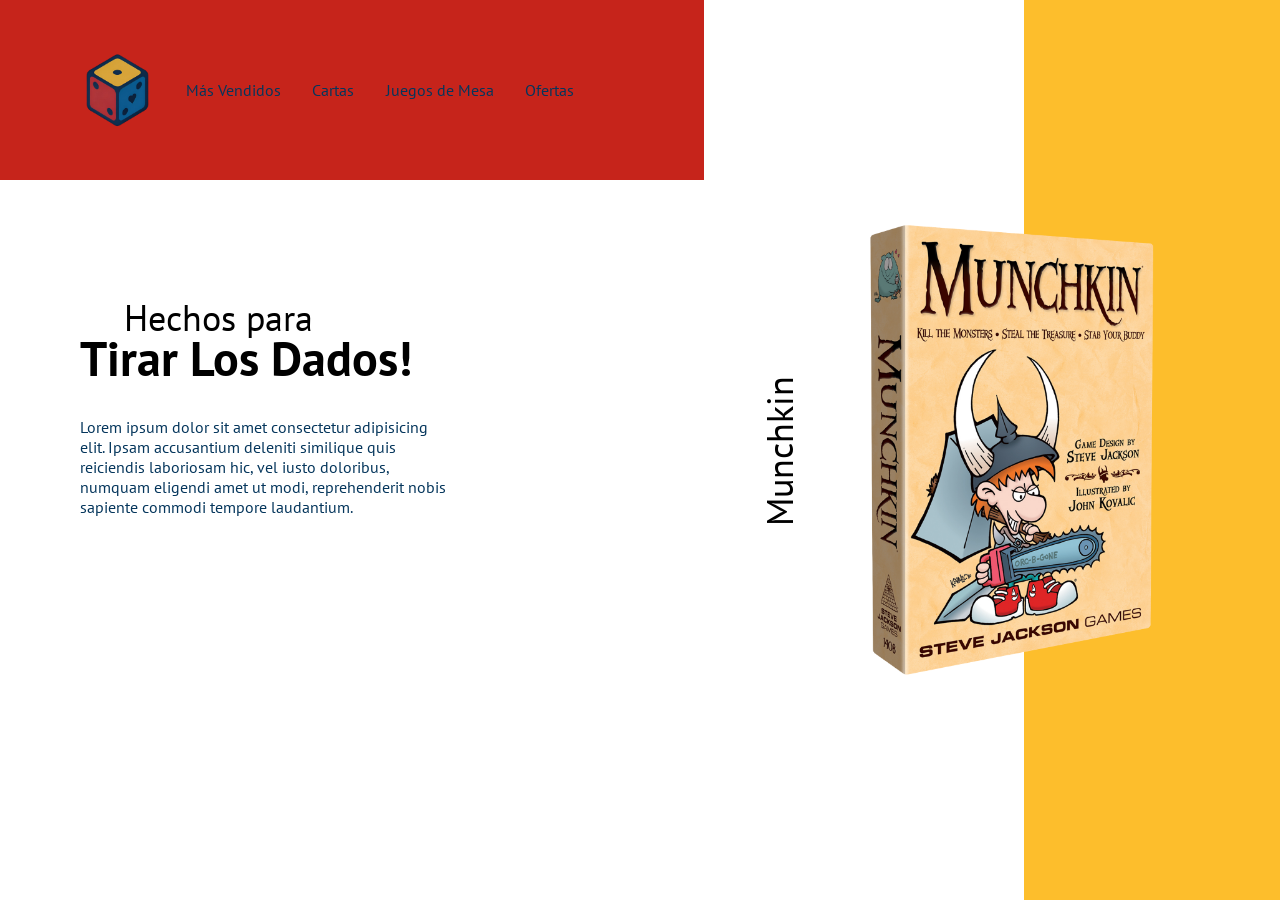
==== index.html @ 9d4e3652 "V8 - Fin parte 7 (Side Content)" ====
<!DOCTYPE html>
<html lang="en">
  <head>
    <meta charset="UTF-8" />
    <meta name="viewport" content="width=device-width, initial-scale=1.0" />
    <title>Juegos de Mesa</title>
    <link rel="stylesheet" href="styles.css" />
    <script src="scripts.js"></script>
  </head>
  <body>
    <div class="page">
      <!-- Main Content -->
      <section class="container">
        <nav class="navbar">
          <div class="navbar__content">
            <img src="./public/logo.png" alt="logo" />
            <ul>
              <li><a href="/">Más Vendidos</a></li>
              <li><a href="/">Cartas</a></li>
              <li><a href="/">Juegos de Mesa</a></li>
              <li><a href="/">Ofertas</a></li>
            </ul>
          </div>
        </nav>

        <section class="main-content">
          <p>Hechos para</p>
          <h1>Tirar Los Dados!</h1>
          <p>
            Lorem ipsum dolor sit amet consectetur adipisicing elit. Ipsam
            accusantium deleniti similique quis reiciendis laboriosam hic, vel
            iusto doloribus, numquam eligendi amet ut modi, reprehenderit nobis
            sapiente commodi tempore laudantium.
          </p>
        </section>

        <section class="side-content">
          <p>Munchkin</p>
          <div></div>
          <img src="./public/munchkin_game.png" alt="munchkin" />
        </section>

        <section>
          <!-- Cards -->
          <div><img src="" alt="" /></div>
          <div><img src="" alt="" /></div>
          <div><img src="" alt="" /></div>
        </section>

        <!-- OTRA ZONA -->
      </section>
      <!-- Loader -->
      <section class="loader">
        <div></div>
        <div></div>
        <div></div>
      </section>
      <!-- Modal -->
      <section></section>
    </div>
  </body>
</html>
---- styles.css ----
@import url("https://fonts.googleapis.com/css2?family=PT+Sans:ital,wght@0,400;0,700;1,400;1,700&display=swap");
:root {
  --yellow: #fdbe2c;
  --red: #c6241b;
  --blue: #05365c;
  --cream: rgb(230, 230, 211);
}
body {
  font-family: "PT Sans", sans-serif;
  width: 100vw;
  margin: 0;
  overflow: hidden;
}
.page {
  position: relative;
  height: 100vh;
  width: 100%;
}
.container {
  position: absolute; /* Provoca que el elemento se posicione de manera independiente y se superponga al resto de los componentes del layout */
  z-index: 1; /* Determina la profundidad del elemento en el eje z respecto otros elementos */

  display: grid; /* Activa el modelo de cuadrícula */
  grid-template-columns: 55% 45%; /* Define dos columnas con esos anchos */
  grid-template-rows: 20% 50% 30%; /* Define tres filas con esas alturas */
  grid-template-areas:
    "nav aside" /* */
    "section aside" /* Asigna nombres a las celdas para ubicar los elementos */
    "footer aside"; /* */
  height: 100%; /* Define el alto del contenedor */
  width: 100%; /* Define el ancho del contenedor */
}
.navbar {
  background: var(--red);
  grid-area: nav;
  display: flex;
}
.navbar__content {
  display: flex;
  align-items: center;
  width: 100%;
  padding: 0px 0px 0px 80px;

  animation: 2s navbar 0.5s ease-in-out;
}

@keyframes navbar {
  0% {
    transform: translateY(-200px);
  }
  100% {
    transform: translateY(0px);
  }
}
.navbar__content img {
  width: 75px;
  height: auto;
}
.navbar__content ul {
  display: flex;
  justify-content: space-evenly;
  list-style: none;
  padding: 0;
  width: 450px;
}
.navbar__content ul li a {
  color: var(--blue);
  font-weight: 300;
  text-decoration: none;
}
.main-content {
  grid-area: section;
  display: flex;
  flex-direction: column;
  justify-content: center;
  padding-left: 80px;

  animation: 2s main-content 0.5s ease-in-out;
}
.main-content p:first-child {
  font-size: 36px;
  font-weight: 300;
  margin: 0 0 -14px 44px;
}
.main-content h1 {
  font-size: 48px;
  font-weight: 700px;
  margin: 0 0 28px 0;
}
.main-content p:last-child {
  font-weight: 100;
  margin: 0;
  width: 60%;
  color: var(--blue);
}
@keyframes main-content {
  0% {
    transform: translateY(-600px);
  }
  100% {
    transform: translateY(0px);
  }
}
.side-content {
  display: grid;
  grid-template-columns: repeat(6, 1fr);
  align-items: center;

  grid-area: aside;
}
.side-content p {
  transform: rotate(-90deg);
  font-size: 36px;
  grid-row: 1 / 2;
  grid-column: 1 / 2;

  opacity: 0;

  animation-name: side-content-text;
  animation-duration: 0.7s;
  animation-delay: 2.5s;
  animation-timing-function: ease-in-out;
  animation-fill-mode: forwards;
}
@keyframes side-content-text {
  0% {
    opacity: 0;
  }
  100% {
    opacity: 1;
  }
}
.side-content img {
  width: 100%;
  height: auto;
  grid-column: 2 / 6;
  grid-row: 1 / 2;

  animation: 2s side-content-img 0.5s ease-in-out;
}
@keyframes side-content-img {
  0% {
    transform: translateX(600px);
  }
  100% {
    transform: translateX(0px);
  }
}
.side-content div {
  background: var(--yellow);
  grid-column: 4 / 7;
  grid-row: 1 / 2;
  height: 100%;
}
.loader {
  background-color: var(--red); /* Color del fondo del Loader */
  width: 100%; /* Asegura que el Loader cubra todo el ancho de la pantalla del ordenador */
  height: 100%; /* Asegura que el Loader cubra todo el alto de la pantalla del ordenador */
  display: flex; /* Ayuda a centrar las bolitas en el centro de la pantalla */
  align-items: center; /* Ayuda a ubicar las bolitas en el centro de la pantalla */
  justify-content: center; /* Ayuda a ubicar las bolitas en el centro de la pantalla */
  position: absolute; /* Permite que la capa Loader se superponga a los otros elementos. Generando un efecto de "cortina" */
  z-index: 3; /* Determina la profundidad del elemento en el eje z respecto otros elementos */

  animation: loader 2s linear forwards;
  /* Loader -> Nombre de la animacion (keyframe) */
  /* 2s -> Indica la duracion de la animacion (2 segundos) */
  /* linear -> Establace que la velocidad y el tipo de animacion es constante */
  /* forwards -> Obliga al Loader a quedarse en la configuracion/estado final (opacity: 0 y visibility: Hidden) para no interferir en la navegacion */
}

@keyframes loader {
  /* loader es el nombre de la animacion */
  0% {
    /* El Loader aparece visible del 0% al 95%. Permitiendo que se desvanezca posterior al 95% de la animación */
    opacity: 1;
    visibility: visible;
  }
  95% {
    /* El Loader aparece visible del 0% al 95%. Permitiendo que se desvanezca posterior al 95% de la animación */
    opacity: 1;
    visibility: visible;
  }
  100% {
    /* El Loader se vuelve invisible y no interfiere entre la interaccion del usuario con la web. La pagina se termino de cargar */
    opacity: 0;
    visibility: hidden;
  }
}
.loader div {
  /* El .loader div, se utiliza para definir las mismas variables/caracteristicas a varios objetos, en este caso bolitas, sin tener que repetir codigo */
  background: var(--cream); /* Color de las bolitas */
  width: 40px; /* Ancho de las bolitas en pixeles */
  height: 40px; /* Alto de las bolitas en pixeles */
  border-radius: 50%; /* Define el radio que adoptara el borde del objeto, generando el circulo */
  margin: 10px; /* Margen que separa las bolitas entre si, para que no colisionen */

  transform: scale(0);

  animation: scaling 2s ease-in-out infinite;
  /* scaling -> Nombre de la animacion (keyframe) */
  /* 2s -> Indica la duracion de la animacion (2 segundos). Coincide con el tiempo de duracion del Loader */
  /* ease-in-out -> Tipo de animacion donde la velocidad del objeto aumenta de manera constante y desacelera casi al final */
  /* infinite -> Obliga al Loader a repetir la animcion hasta que el Loader se desactive */
}
.loader div:nth-child(1) {
  animation-delay: 0.2s;
  /* Le da a la primera bolita un delay de inicio de animacion de 0.2 segundos */
}
.loader div:nth-child(2) {
  animation-delay: 0.3s;
  /* Le da a la segunda bolita un delay de inicio de animacion de 0.3 segundos */
}
.loader div:nth-child(3) {
  animation-delay: 0.4s;
  /* Le da a la tercera bolita un delay de inicio de animacion de 0.4 segundos */
}

@keyframes scaling {
  /* scaling es el nombre de la animacion */
  0%, /* Valor inicial (0%) y final (100%) del elemento. Indica la escala en la que comienza y finaliza la "pelotita" */
  100% {
    transform: scale(
      0.2
    ); /* Al inicio y al final de la animación, las bolitas están en su tamaño más pequeño (escala 0.2) para dar la sensación de que casi desaparecen */
  }
  40% {
    /* Punto de control adicional. Agrega más detalle a la animación de la bolita */
    transform: scale(
      1
    ); /* En la mitad del tiempo, las bolitas crecen hasta su tamaño real (escala 1), creando el efecto visual de "pulsación" o crecimiento */
  }
  50% {
    /* Punto de control adicional. Agrega más detalle a la animación de la bolita */
    transform: scale(
      1
    ); /* En la mitad del tiempo, las bolitas crecen hasta su tamaño real (escala 1), creando el efecto visual de "pulsación" o crecimiento */
  }
}
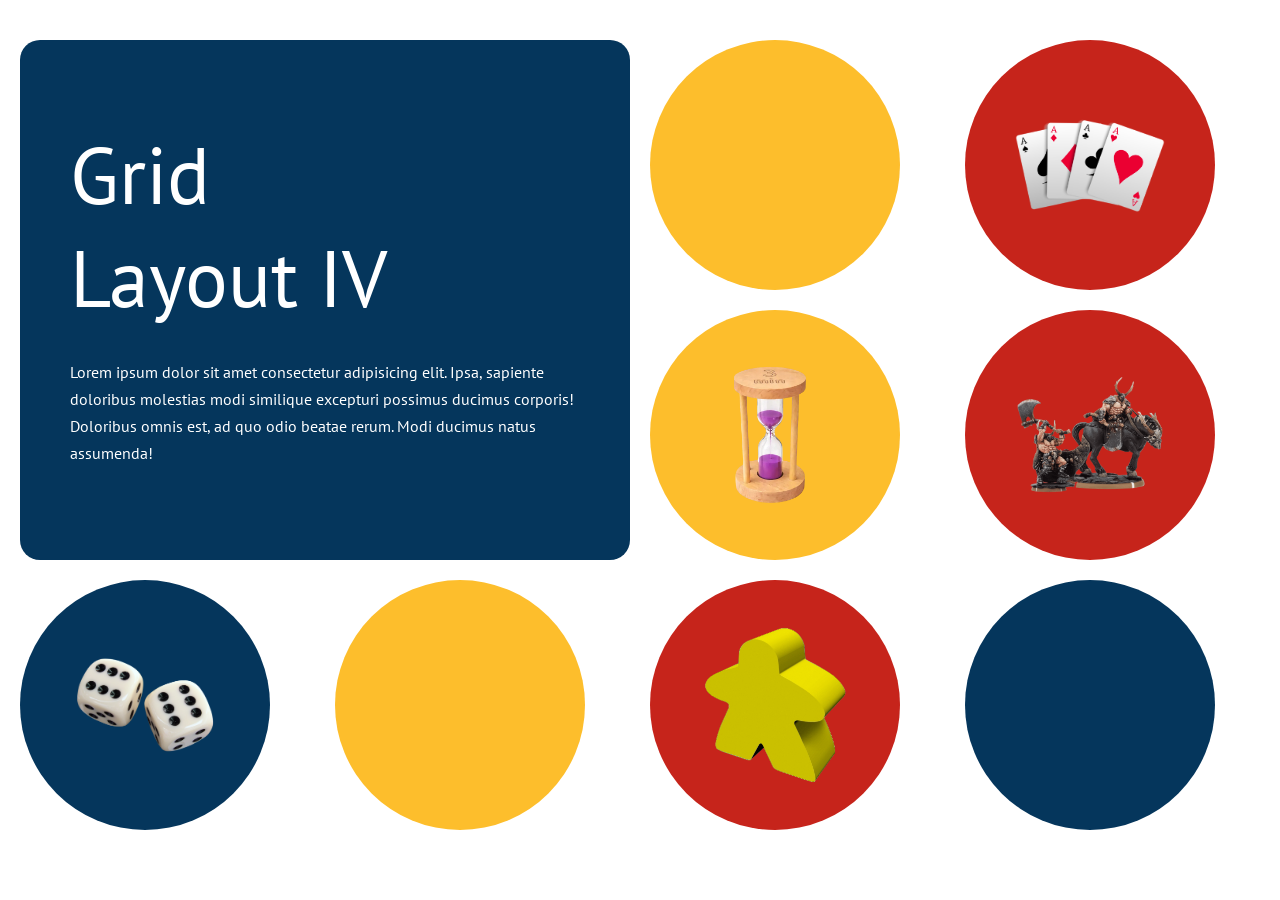
==== commit 00664eb0: "V1 - Fin diseño inicial" ====
--- a/index.html
+++ b/index.html
@@ -3,60 +3,42 @@
   <head>
     <meta charset="UTF-8" />
     <meta name="viewport" content="width=device-width, initial-scale=1.0" />
-    <title>Juegos de Mesa</title>
-    <link rel="stylesheet" href="styles.css" />
-    <script src="scripts.js"></script>
+    <link rel="stylesheet" href="./css/styles.css" />
+    <link
+      rel="stylesheet"
+      media="screen and (max-widht:768px)"
+      href="./css/mobile.css"
+    />
+    <title>Grid Layout IV</title>
   </head>
   <body>
-    <div class="page">
-      <!-- Main Content -->
-      <section class="container">
-        <nav class="navbar">
-          <div class="navbar__content">
-            <img src="./public/logo.png" alt="logo" />
-            <ul>
-              <li><a href="/">Más Vendidos</a></li>
-              <li><a href="/">Cartas</a></li>
-              <li><a href="/">Juegos de Mesa</a></li>
-              <li><a href="/">Ofertas</a></li>
-            </ul>
+    <section id="grid">
+      <div class="container">
+        <div class="grid-wrapper">
+          <div class="box box-1">
+            <h1>
+              Grid <br />
+              Layout IV
+            </h1>
+            <p>
+              Lorem ipsum dolor sit amet consectetur adipisicing elit. Ipsa,
+              sapiente doloribus molestias modi similique excepturi possimus
+              ducimus corporis! Doloribus omnis est, ad quo odio beatae rerum.
+              Modi ducimus natus assumenda!
+            </p>
           </div>
-        </nav>
-
-        <section class="main-content">
-          <p>Hechos para</p>
-          <h1>Tirar Los Dados!</h1>
-          <p>
-            Lorem ipsum dolor sit amet consectetur adipisicing elit. Ipsam
-            accusantium deleniti similique quis reiciendis laboriosam hic, vel
-            iusto doloribus, numquam eligendi amet ut modi, reprehenderit nobis
-            sapiente commodi tempore laudantium.
-          </p>
-        </section>
-
-        <section class="side-content">
-          <p>Munchkin</p>
-          <div></div>
-          <img src="./public/munchkin_game.png" alt="munchkin" />
-        </section>
-
-        <section>
-          <!-- Cards -->
-          <div><img src="" alt="" /></div>
-          <div><img src="" alt="" /></div>
-          <div><img src="" alt="" /></div>
-        </section>
-
-        <!-- OTRA ZONA -->
-      </section>
-      <!-- Loader -->
-      <section class="loader">
-        <div></div>
-        <div></div>
-        <div></div>
-      </section>
-      <!-- Modal -->
-      <section></section>
-    </div>
+          <div class="box box-2"></div>
+          <div class="box box-3"><img src="./public/cartas.png" alt="" /></div>
+          <div class="box box-4"><img src="./public/clock.png" alt="" /></div>
+          <div class="box box-5">
+            <img src="./public/miniaturas.png" alt="" />
+          </div>
+          <div class="box box-6"><img src="./public/dados.png" alt="" /></div>
+          <div class="box box-7"></div>
+          <div class="box box-8"><img src="./public/mipple.png" alt="" /></div>
+          <div class="box box-9"></div>
+        </div>
+      </div>
+    </section>
   </body>
 </html>
--- a/css/styles.css
+++ b/css/styles.css
@@ -0,0 +1,146 @@
+@import url("https://fonts.googleapis.com/css2?family=PT+Sans:ital,wght@0,400;0,700;1,400;1,700&display=swap");
+
+:root {
+  --yellow: #fdbe2c;
+  --red: #c6241b;
+  --blue: #05365c;
+  --cream: rgb(230, 230, 211);
+}
+
+/* Reset */
+* {
+  margin: 0;
+  padding: 0;
+  box-sizing: border-box;
+}
+
+/* Main Styling */
+html,
+body {
+  font-family: "PT Sans", sans-serif;
+}
+
+h1 {
+  font-size: 5rem;
+  font-weight: 400;
+  padding: 10px 0;
+}
+
+p {
+  font-size: 1rem;
+  margin: 20px 0;
+  line-height: 1.7rem;
+}
+
+/* Utility Classes */
+.container {
+  margin: auto;
+  max-width: 1300px;
+  overflow: auto;
+  padding: 0 20px;
+}
+
+/* Grid */
+#grid {
+  padding: 40px 0;
+  height: 100vh;
+}
+
+.grid-wrapper {
+  display: grid;
+  grid-template-columns: repeat(4, 1fr);
+  gap: 20px;
+}
+
+.box {
+  padding: 50px;
+  text-align: center;
+  display: flex;
+  flex-direction: column;
+  justify-content: center;
+}
+
+.box img {
+  width: 100%;
+}
+
+.box-4,
+.box-7,
+.box-2 {
+  background: var(--yellow);
+}
+
+.box-1,
+.box-9,
+.box-6 {
+  background: var(--blue);
+}
+
+.box-3,
+.box-5,
+.box-8 {
+  background: var(--red);
+}
+
+.box-1 {
+  color: white;
+  text-align: left;
+  border-radius: 20px;
+  grid-column: 1/3;
+  grid-row: 1/3;
+}
+
+.box-2 {
+  grid-column: 3;
+  /* grid-column: 3/4; */
+  grid-row: 1;
+  /* grid-row: 1/2; */
+}
+
+.box-3 {
+  grid-column: 4;
+  grid-row: 1;
+}
+
+.box-4 {
+  grid-column: 3;
+  grid-row: 2;
+}
+
+.box-5 {
+  grid-column: 4;
+  grid-row: 2;
+}
+
+.box-6 {
+  grid-column: 1;
+  grid-row: 3;
+}
+
+.box-7 {
+  grid-column: 2;
+  grid-row: 3;
+}
+
+.box-8 {
+  grid-column: 3;
+  grid-row: 3;
+}
+
+.box-9 {
+  grid-column: 4;
+  grid-row: 3;
+}
+
+.box-2,
+.box-3,
+.box-4,
+.box-5,
+.box-6,
+.box-7,
+.box-8,
+.box-9 {
+  border-radius: 50%;
+  height: 250px;
+  width: 250px;
+}
--- a/css/mobile.css
+++ b/css/mobile.css
@@ -0,0 +1,62 @@
+/* Grid */
+#grid {
+  padding: 40px 0;
+  height: 100%;
+}
+
+.grid-wrapper {
+  grid-template-columns: repeat(1, 1fr);
+}
+
+.box {
+  padding: 30px;
+  margin: 0 auto;
+}
+
+.box-1,
+.box-2,
+.box-3,
+.box-4,
+.box-5,
+.box-6,
+.box-7,
+.box-8,
+.box-9 {
+  grid-column: 1;
+}
+
+.box-1 {
+  grid-row: 1;
+}
+
+.box-2 {
+  grid-row: 2;
+}
+
+.box-3 {
+  grid-row: 3;
+}
+
+.box-4 {
+  grid-row: 4;
+}
+
+.box-5 {
+  grid-row: 5;
+}
+
+.box-6 {
+  grid-row: 6;
+}
+
+.box-7 {
+  grid-row: 7;
+}
+
+.box-8 {
+  grid-row: 8;
+}
+
+.box-9 {
+  grid-row: 9;
+}
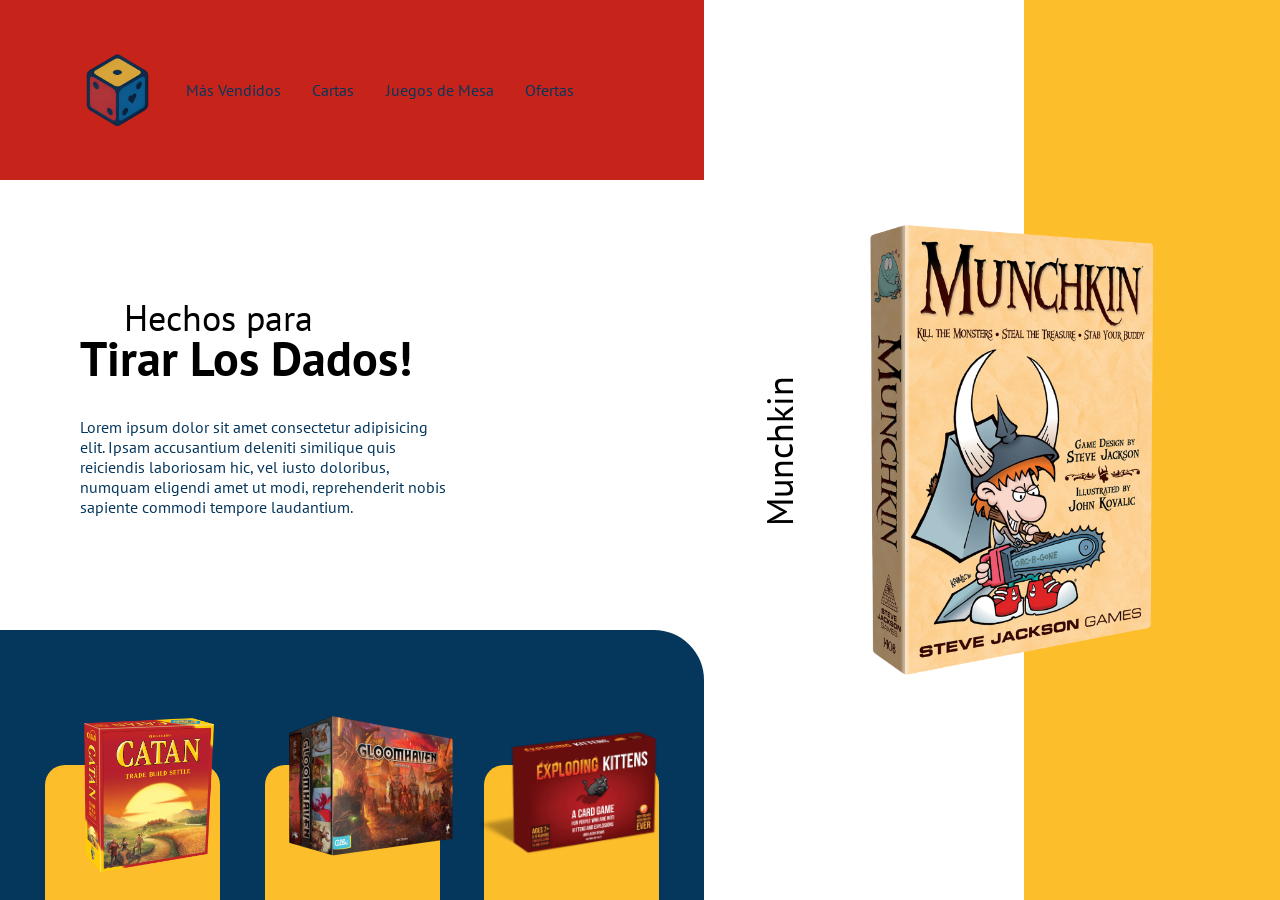
==== commit b89b1df3: "V9 - Fin parte 8 (Footer)" ====
--- a/index.html
+++ b/index.html
@@ -3,42 +3,73 @@
   <head>
     <meta charset="UTF-8" />
     <meta name="viewport" content="width=device-width, initial-scale=1.0" />
-    <link rel="stylesheet" href="./css/styles.css" />
+    <title>Juegos de Mesa</title>
+    <link rel="stylesheet" href="styles.css" />
     <link
       rel="stylesheet"
-      media="screen and (max-widht:768px)"
-      href="./css/mobile.css"
+      media="screen and (max-widht: 768px)"
+      href="mobile.css"
     />
-    <title>Grid Layout IV</title>
+    <script src="scripts.js"></script>
   </head>
   <body>
-    <section id="grid">
-      <div class="container">
-        <div class="grid-wrapper">
-          <div class="box box-1">
-            <h1>
-              Grid <br />
-              Layout IV
-            </h1>
-            <p>
-              Lorem ipsum dolor sit amet consectetur adipisicing elit. Ipsa,
-              sapiente doloribus molestias modi similique excepturi possimus
-              ducimus corporis! Doloribus omnis est, ad quo odio beatae rerum.
-              Modi ducimus natus assumenda!
-            </p>
+    <div class="page">
+      <!-- Main Content -->
+      <section class="container">
+        <nav class="navbar">
+          <div class="navbar__content">
+            <img src="./public/logo.png" alt="logo" />
+            <ul>
+              <li><a href="/">Más Vendidos</a></li>
+              <li><a href="/">Cartas</a></li>
+              <li><a href="/">Juegos de Mesa</a></li>
+              <li><a href="/">Ofertas</a></li>
+            </ul>
           </div>
-          <div class="box box-2"></div>
-          <div class="box box-3"><img src="./public/cartas.png" alt="" /></div>
-          <div class="box box-4"><img src="./public/clock.png" alt="" /></div>
-          <div class="box box-5">
-            <img src="./public/miniaturas.png" alt="" />
+        </nav>
+
+        <section class="main-content">
+          <p>Hechos para</p>
+          <h1>Tirar Los Dados!</h1>
+          <p>
+            Lorem ipsum dolor sit amet consectetur adipisicing elit. Ipsam
+            accusantium deleniti similique quis reiciendis laboriosam hic, vel
+            iusto doloribus, numquam eligendi amet ut modi, reprehenderit nobis
+            sapiente commodi tempore laudantium.
+          </p>
+        </section>
+
+        <section class="side-content">
+          <p>Munchkin</p>
+          <div></div>
+          <img src="./public/munchkin_game.png" alt="munchkin" />
+        </section>
+
+        <section class="footer">
+          <div class="catan">
+            <img src="./public/catan_game.png" alt="Catan" />
           </div>
-          <div class="box box-6"><img src="./public/dados.png" alt="" /></div>
-          <div class="box box-7"></div>
-          <div class="box box-8"><img src="./public/mipple.png" alt="" /></div>
-          <div class="box box-9"></div>
-        </div>
-      </div>
-    </section>
+          <div class="gloomhaven">
+            <img src="./public/gloomhaven_gameboard.png" alt="Gloomhaven" />
+          </div>
+          <div class="exploding-kittens">
+            <img
+              src="./public/explodingKittens_game.png"
+              alt="Exploding_Kittens"
+            />
+          </div>
+        </section>
+
+        <!-- OTRA ZONA -->
+      </section>
+      <!-- Loader -->
+      <section class="loader">
+        <div></div>
+        <div></div>
+        <div></div>
+      </section>
+      <!-- Modal -->
+      <section></section>
+    </div>
   </body>
 </html>
--- a/styles.css
+++ b/styles.css
@@ -0,0 +1,428 @@
+@import url("https://fonts.googleapis.com/css2?family=PT+Sans:ital,wght@0,400;0,700;1,400;1,700&display=swap");
+:root {
+  --yellow: #fdbe2c;
+  --red: #c6241b;
+  --blue: #05365c;
+  --cream: rgb(230, 230, 211);
+}
+body {
+  font-family: "PT Sans", sans-serif;
+  width: 100vw;
+  margin: 0;
+  overflow: hidden;
+}
+.page {
+  position: relative;
+  height: 100vh;
+  width: 100%;
+}
+.container {
+  position: absolute; /* Provoca que el elemento se posicione de manera independiente y se superponga al resto de los componentes del layout */
+  z-index: 1; /* Determina la profundidad del elemento en el eje z respecto otros elementos */
+
+  display: grid; /* Activa el modelo de cuadrícula */
+  grid-template-columns: 55% 45%; /* Define dos columnas con esos anchos */
+  grid-template-rows: 20% 50% 30%; /* Define tres filas con esas alturas */
+  grid-template-areas:
+    "nav aside" /* */
+    "section aside" /* Asigna nombres a las celdas para ubicar los elementos */
+    "footer aside"; /* */
+  height: 100%; /* Define el alto del contenedor */
+  width: 100%; /* Define el ancho del contenedor */
+}
+@media screen and (max-width: 768px) {
+  body {
+    width: 100%;
+    overflow-x: hidden;
+    overflow-y: auto;
+  }
+
+  .page {
+    height: auto;
+    min-height: 100vh;
+  }
+
+  .container {
+    position: relative;
+    display: grid;
+    grid-template-columns: 1fr;
+    grid-template-rows: auto auto auto;
+    grid-template-areas:
+      "nav"
+      "section"
+      "aside";
+    min-height: 100vh;
+    height: auto;
+  }
+
+  .navbar {
+    min-height: 90px;
+  }
+
+  .navbar__content {
+    padding: 0 20px;
+    justify-content: center;
+  }
+
+  .navbar__content img {
+    width: 60px;
+  }
+
+  .navbar__content ul {
+    width: 100%;
+    margin-left: 15px;
+    gap: 15px;
+  }
+
+  .main-content {
+    padding: 60px 30px;
+    align-items: center;
+    text-align: center;
+  }
+
+  .main-content p:first-child {
+    font-size: 28px;
+    margin: 0 0 -10px 0;
+  }
+
+  .main-content h1 {
+    font-size: 38px;
+    margin: 0 0 20px 0;
+  }
+
+  .main-content p:last-child {
+    width: 90%;
+  }
+
+  .side-content {
+    min-height: 400px;
+    grid-template-columns: repeat(6, 1fr);
+  }
+
+  .side-content p {
+    font-size: 28px;
+  }
+
+  .side-content img {
+    width: 100%;
+  }
+
+  .side-content div {
+    height: 100%;
+  }
+}
+
+@media screen and (max-width: 480px) {
+  .navbar__content {
+    padding: 0 15px;
+  }
+
+  .navbar__content img {
+    width: 50px;
+  }
+
+  .navbar__content ul {
+    gap: 8px;
+    margin-left: 8px;
+  }
+
+  .navbar__content ul li a {
+    font-size: 14px;
+  }
+
+  .main-content {
+    padding: 50px 20px;
+  }
+
+  .main-content p:first-child {
+    font-size: 24px;
+  }
+
+  .main-content h1 {
+    font-size: 32px;
+  }
+
+  .main-content p:last-child {
+    width: 100%;
+  }
+
+  .side-content {
+    min-height: 300px;
+  }
+
+  .side-content p {
+    font-size: 22px;
+  }
+}
+.navbar {
+  background: var(--red);
+  grid-area: nav;
+  display: flex;
+}
+.navbar__content {
+  display: flex;
+  align-items: center;
+  width: 100%;
+  padding: 0px 0px 0px 80px;
+
+  animation: 2s navbar 0.5s ease-in-out;
+}
+
+@keyframes navbar {
+  0% {
+    transform: translateY(-200px);
+  }
+  100% {
+    transform: translateY(0px);
+  }
+}
+.navbar__content img {
+  width: 75px;
+  height: auto;
+}
+.navbar__content ul {
+  display: flex;
+  justify-content: space-evenly;
+  list-style: none;
+  padding: 0;
+  width: 450px;
+}
+.navbar__content ul li a {
+  color: var(--blue);
+  font-weight: 300;
+  text-decoration: none;
+}
+.main-content {
+  grid-area: section;
+  display: flex;
+  flex-direction: column;
+  justify-content: center;
+  padding-left: 80px;
+
+  animation: 2s main-content 0.5s ease-in-out;
+}
+.main-content p:first-child {
+  font-size: 36px;
+  font-weight: 300;
+  margin: 0 0 -14px 44px;
+}
+.main-content h1 {
+  font-size: 48px;
+  font-weight: 700px;
+  margin: 0 0 28px 0;
+}
+.main-content p:last-child {
+  font-weight: 100;
+  margin: 0;
+  width: 60%;
+  color: var(--blue);
+}
+@keyframes main-content {
+  0% {
+    transform: translateY(-600px);
+  }
+  100% {
+    transform: translateY(0px);
+  }
+}
+.side-content {
+  display: grid;
+  grid-template-columns: repeat(6, 1fr);
+  align-items: center;
+
+  grid-area: aside;
+}
+.side-content p {
+  transform: rotate(-90deg);
+  font-size: 36px;
+  grid-row: 1 / 2;
+  grid-column: 1 / 2;
+
+  opacity: 0;
+
+  animation-name: side-content-text;
+  animation-duration: 0.7s;
+  animation-delay: 2.5s;
+  animation-timing-function: ease-in-out;
+  animation-fill-mode: forwards;
+}
+@keyframes side-content-text {
+  0% {
+    opacity: 0;
+  }
+  100% {
+    opacity: 1;
+  }
+}
+.side-content img {
+  width: 100%;
+  height: auto;
+  grid-column: 2 / 6;
+  grid-row: 1 / 2;
+
+  animation: 2s side-content-img 0.5s ease-in-out;
+}
+@keyframes side-content-img {
+  0% {
+    transform: translateX(600px);
+  }
+  100% {
+    transform: translateX(0px);
+  }
+}
+.side-content div {
+  background: var(--yellow);
+  grid-column: 4 / 7;
+  grid-row: 1 / 2;
+  height: 100%;
+}
+.footer {
+  display: flex;
+  justify-content: space-evenly;
+  align-items: flex-end;
+
+  background: var(--blue);
+  border-radius: 0 50px 0 0;
+  transform: translateY(100%);
+
+  animation-name: footer;
+  animation-duration: 0.5s;
+  animation-delay: 2.5s;
+  animation-timing-function: ease-in-out;
+  animation-fill-mode: forwards;
+}
+@keyframes footer {
+  0% {
+    transform: translateY(100%);
+  }
+  100% {
+    transform: translateY(0%);
+  }
+}
+.footer div {
+  background: var(--yellow);
+  width: 175px;
+  height: 50%;
+  border-radius: 20px 20px 0 0;
+  display: flexbox;
+  justify-content: center;
+}
+.footer div img {
+  /* width: 175px; */
+  height: auto;
+  position: absolute;
+
+  transform: translateY(0px) scale(1);
+  transition: transform 0.5s ease-in-out;
+}
+.footer div:hover img {
+  cursor: pointer;
+  transform: translateY(-20px) scale(1.1);
+  transition: transform 0.3s ease-in-out;
+}
+
+.footer .catan img {
+  width: 130px;
+  height: auto;
+  bottom: 28px;
+  left: 12%;
+}
+
+.footer .gloomhaven img {
+  width: 200px;
+  height: auto;
+  bottom: 15px;
+  left: 38%;
+}
+
+.footer .exploding-kittens img {
+  width: 210px;
+  height: auto;
+  bottom: 45px;
+  left: 68%;
+}
+.loader {
+  background-color: var(--red); /* Color del fondo del Loader */
+  width: 100%; /* Asegura que el Loader cubra todo el ancho de la pantalla del ordenador */
+  height: 100%; /* Asegura que el Loader cubra todo el alto de la pantalla del ordenador */
+  display: flex; /* Ayuda a centrar las bolitas en el centro de la pantalla */
+  align-items: center; /* Ayuda a ubicar las bolitas en el centro de la pantalla */
+  justify-content: center; /* Ayuda a ubicar las bolitas en el centro de la pantalla */
+  position: absolute; /* Permite que la capa Loader se superponga a los otros elementos. Generando un efecto de "cortina" */
+  z-index: 3; /* Determina la profundidad del elemento en el eje z respecto otros elementos */
+
+  animation: loader 2s linear forwards;
+  /* Loader -> Nombre de la animacion (keyframe) */
+  /* 2s -> Indica la duracion de la animacion (2 segundos) */
+  /* linear -> Establace que la velocidad y el tipo de animacion es constante */
+  /* forwards -> Obliga al Loader a quedarse en la configuracion/estado final (opacity: 0 y visibility: Hidden) para no interferir en la navegacion */
+}
+
+@keyframes loader {
+  /* loader es el nombre de la animacion */
+  0% {
+    /* El Loader aparece visible del 0% al 95%. Permitiendo que se desvanezca posterior al 95% de la animación */
+    opacity: 1;
+    visibility: visible;
+  }
+  95% {
+    /* El Loader aparece visible del 0% al 95%. Permitiendo que se desvanezca posterior al 95% de la animación */
+    opacity: 1;
+    visibility: visible;
+  }
+  100% {
+    /* El Loader se vuelve invisible y no interfiere entre la interaccion del usuario con la web. La pagina se termino de cargar */
+    opacity: 0;
+    visibility: hidden;
+  }
+}
+.loader div {
+  /* El .loader div, se utiliza para definir las mismas variables/caracteristicas a varios objetos, en este caso bolitas, sin tener que repetir codigo */
+  background: var(--cream); /* Color de las bolitas */
+  width: 40px; /* Ancho de las bolitas en pixeles */
+  height: 40px; /* Alto de las bolitas en pixeles */
+  border-radius: 50%; /* Define el radio que adoptara el borde del objeto, generando el circulo */
+  margin: 10px; /* Margen que separa las bolitas entre si, para que no colisionen */
+
+  transform: scale(0);
+
+  animation: scaling 2s ease-in-out infinite;
+  /* scaling -> Nombre de la animacion (keyframe) */
+  /* 2s -> Indica la duracion de la animacion (2 segundos). Coincide con el tiempo de duracion del Loader */
+  /* ease-in-out -> Tipo de animacion donde la velocidad del objeto aumenta de manera constante y desacelera casi al final */
+  /* infinite -> Obliga al Loader a repetir la animcion hasta que el Loader se desactive */
+}
+.loader div:nth-child(1) {
+  animation-delay: 0.2s;
+  /* Le da a la primera bolita un delay de inicio de animacion de 0.2 segundos */
+}
+.loader div:nth-child(2) {
+  animation-delay: 0.3s;
+  /* Le da a la segunda bolita un delay de inicio de animacion de 0.3 segundos */
+}
+.loader div:nth-child(3) {
+  animation-delay: 0.4s;
+  /* Le da a la tercera bolita un delay de inicio de animacion de 0.4 segundos */
+}
+
+@keyframes scaling {
+  /* scaling es el nombre de la animacion */
+  0%, /* Valor inicial (0%) y final (100%) del elemento. Indica la escala en la que comienza y finaliza la "pelotita" */
+  100% {
+    transform: scale(
+      0.2
+    ); /* Al inicio y al final de la animación, las bolitas están en su tamaño más pequeño (escala 0.2) para dar la sensación de que casi desaparecen */
+  }
+  40% {
+    /* Punto de control adicional. Agrega más detalle a la animación de la bolita */
+    transform: scale(
+      1
+    ); /* En la mitad del tiempo, las bolitas crecen hasta su tamaño real (escala 1), creando el efecto visual de "pulsación" o crecimiento */
+  }
+  50% {
+    /* Punto de control adicional. Agrega más detalle a la animación de la bolita */
+    transform: scale(
+      1
+    ); /* En la mitad del tiempo, las bolitas crecen hasta su tamaño real (escala 1), creando el efecto visual de "pulsación" o crecimiento */
+  }
+}
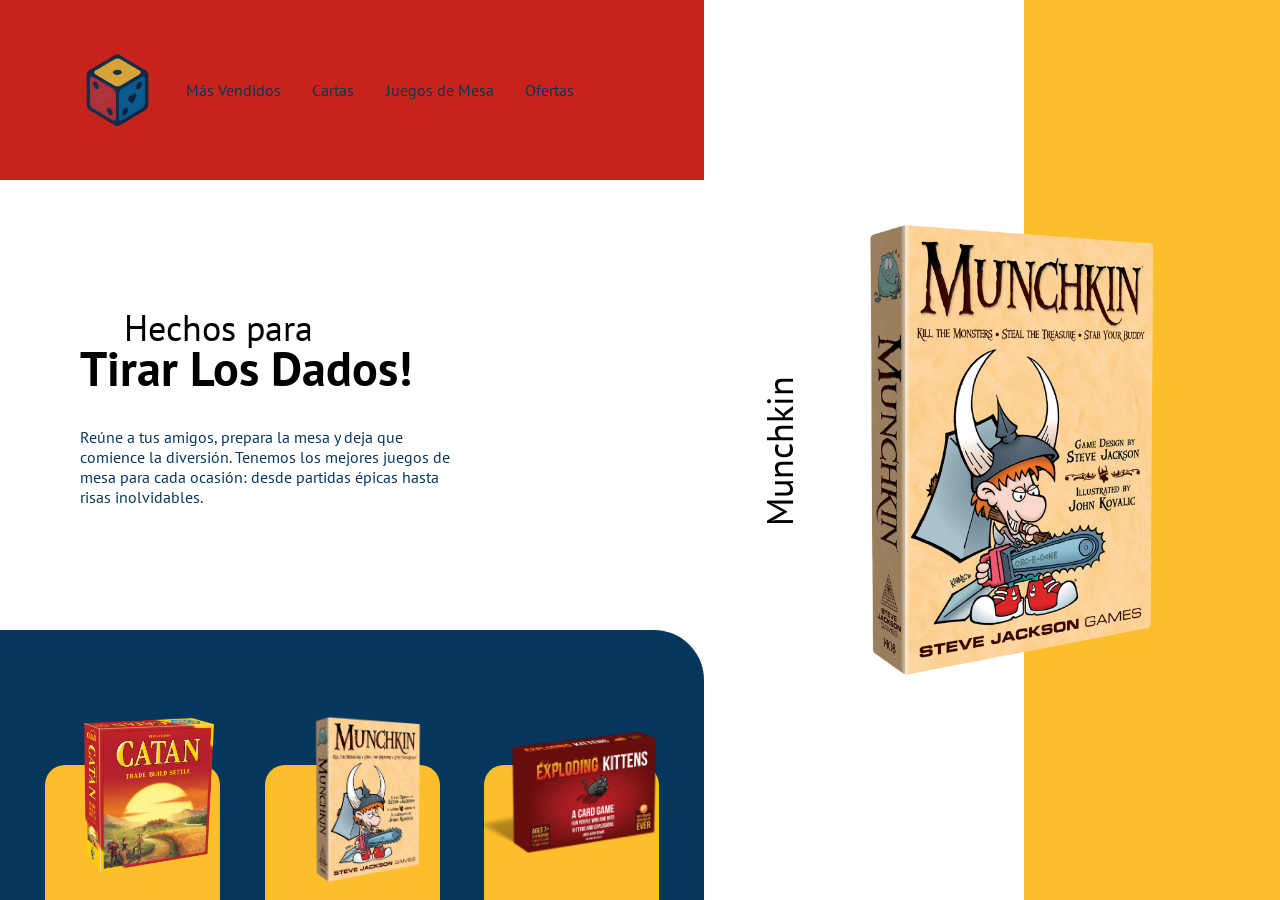
==== commit bfc5db65: "v11.2 - Diseño final extra del video" ====
--- a/index.html
+++ b/index.html
@@ -5,12 +5,11 @@
     <meta name="viewport" content="width=device-width, initial-scale=1.0" />
     <title>Juegos de Mesa</title>
     <link rel="stylesheet" href="styles.css" />
-    <link
+    <!-- <link
       rel="stylesheet"
       media="screen and (max-widht: 768px)"
       href="mobile.css"
-    />
-    <script src="scripts.js"></script>
+    /> -->
   </head>
   <body>
     <div class="page">
@@ -32,27 +31,26 @@
           <p>Hechos para</p>
           <h1>Tirar Los Dados!</h1>
           <p>
-            Lorem ipsum dolor sit amet consectetur adipisicing elit. Ipsam
-            accusantium deleniti similique quis reiciendis laboriosam hic, vel
-            iusto doloribus, numquam eligendi amet ut modi, reprehenderit nobis
-            sapiente commodi tempore laudantium.
+            Reúne a tus amigos, prepara la mesa y deja que comience la
+            diversión. Tenemos los mejores juegos de mesa para cada ocasión:
+            desde partidas épicas hasta risas inolvidables.
           </p>
         </section>
 
         <section class="side-content">
-          <p>Munchkin</p>
+          <p id="game-name">Munchkin</p>
           <div></div>
           <img src="./public/munchkin_game.png" alt="munchkin" />
         </section>
 
         <section class="footer">
-          <div class="catan">
+          <div class="catan" id="button1">
             <img src="./public/catan_game.png" alt="Catan" />
           </div>
-          <div class="gloomhaven">
-            <img src="./public/gloomhaven_gameboard.png" alt="Gloomhaven" />
+          <div class="munchkin" id="button2">
+            <img src="./public/munchkin_game.png" alt="Munchkin" />
           </div>
-          <div class="exploding-kittens">
+          <div class="exploding-kittens" id="button3">
             <img
               src="./public/explodingKittens_game.png"
               alt="Exploding_Kittens"
@@ -68,8 +66,45 @@
         <div></div>
         <div></div>
       </section>
-      <!-- Modal -->
-      <section></section>
+      <div class="modal hidden">
+        <div class="modal__content">
+          <button class="modal__content--close" aria-label="Cerrar">✕</button>
+
+          <div class="modal__content--slider">
+            <input type="radio" name="slider" id="radio-1" checked />
+            <input type="radio" name="slider" id="radio-2" />
+            <input type="radio" name="slider" id="radio-3" />
+
+            <div class="cards">
+              <label
+                for="radio-1"
+                class="card"
+                id="card-1"
+                data-name="Munchkin"
+              >
+                <img src="./public/munchkin_game.png" alt="Munchkin" />
+              </label>
+              <label for="radio-2" class="card" id="card-2" data-name="Catan">
+                <img src="./public/catan_game.png" alt="Catan" />
+              </label>
+              <label
+                for="radio-3"
+                class="card"
+                id="card-3"
+                data-name="Exploding Kittens"
+              >
+                <img
+                  src="./public/explodingKittens_game.png"
+                  alt="Exploding Kittens"
+                />
+              </label>
+            </div>
+          </div>
+
+          <button class="btn-buy">¡Lo quiero!</button>
+        </div>
+      </div>
     </div>
   </body>
+  <script src="scripts.js"></script>
 </html>
--- a/styles.css
+++ b/styles.css
@@ -1,4 +1,4 @@
-@import url("https://fonts.googleapis.com/css2?family=PT+Sans:ital,wght@0,400;0,700;1,400;1,700&display=swap");
+@import url('https://fonts.googleapis.com/css2?family=PT+Sans:ital,wght@0,400;0,700;1,400;1,700&display=swap');
 :root {
   --yellow: #fdbe2c;
   --red: #c6241b;
@@ -6,7 +6,7 @@
   --cream: rgb(230, 230, 211);
 }
 body {
-  font-family: "PT Sans", sans-serif;
+  font-family: 'PT Sans', sans-serif;
   width: 100vw;
   margin: 0;
   overflow: hidden;
@@ -24,9 +24,9 @@
   grid-template-columns: 55% 45%; /* Define dos columnas con esos anchos */
   grid-template-rows: 20% 50% 30%; /* Define tres filas con esas alturas */
   grid-template-areas:
-    "nav aside" /* */
-    "section aside" /* Asigna nombres a las celdas para ubicar los elementos */
-    "footer aside"; /* */
+    'nav aside' /* */
+    'section aside' /* Asigna nombres a las celdas para ubicar los elementos */
+    'footer aside'; /* */
   height: 100%; /* Define el alto del contenedor */
   width: 100%; /* Define el ancho del contenedor */
 }
@@ -48,9 +48,9 @@
     grid-template-columns: 1fr;
     grid-template-rows: auto auto auto;
     grid-template-areas:
-      "nav"
-      "section"
-      "aside";
+      'nav'
+      'section'
+      'aside';
     min-height: 100vh;
     height: auto;
   }
@@ -328,11 +328,11 @@
   left: 12%;
 }
 
-.footer .gloomhaven img {
-  width: 200px;
+.footer .munchkin img {
+  width: 125px;
   height: auto;
   bottom: 15px;
-  left: 38%;
+  left: 44%;
 }
 
 .footer .exploding-kittens img {
@@ -426,3 +426,121 @@
     ); /* En la mitad del tiempo, las bolitas crecen hasta su tamaño real (escala 1), creando el efecto visual de "pulsación" o crecimiento */
   }
 }
+.hidden {
+  display: none !important;
+}
+.visible {
+  display: grid !important;
+}
+.modal {
+  width: 100%;
+  height: 100%;
+  background: rgba(0, 0, 0, 0.5);
+  position: absolute;
+  z-index: 4;
+
+  display: grid;
+  place-items: center;
+}
+
+.modal__content--slider input[type='radio'] {
+  display: none;
+}
+.modal__content {
+  background: white;
+  width: 50%;
+  min-height: 50%;
+  display: flex;
+  flex-direction: column;
+  align-items: center;
+  justify-content: center;
+  position: relative;
+  padding: 30px;
+  border-radius: 12px;
+  gap: 20px;
+}
+.modal__content--close {
+  position: absolute;
+  top: 12px;
+  right: 16px;
+  background: transparent;
+  border: none;
+  font-size: 22px;
+  cursor: pointer;
+  color: var(--blue);
+  width: 36px;
+  height: 36px;
+  border-radius: 50%;
+  transition: background 0.2s ease;
+}
+.modal__content--close:hover {
+  background: rgba(0, 0, 0, 0.08);
+}
+.modal__content--slider {
+  width: 300px;
+  height: 200px;
+  transform-style: preserve-3d;
+}
+.cards {
+  position: relative;
+  width: 100%;
+  height: 100%;
+}
+.card {
+  background: var(--blue);
+  position: absolute;
+  left: 0;
+  right: 0;
+  margin: 0 auto;
+  transition: transform 1.2s ease;
+  cursor: pointer;
+  display: grid;
+  place-items: center;
+  width: 50%;
+  height: 100%;
+}
+.card img {
+  width: 100%;
+  height: 100%;
+  object-fit: contain;
+  pointer-events: none; /* evita que la imagen capture el clic del label */
+}
+.btn-buy {
+  background: var(--red);
+  color: white;
+  border: none;
+  padding: 12px 32px;
+  font-size: 18px;
+  font-weight: 700;
+  border-radius: 30px;
+  cursor: pointer;
+  transition: transform 0.2s ease, background 0.2s ease;
+  font-family: 'PT Sans', sans-serif;
+}
+.btn-buy:hover {
+  background: var(--red);
+  transform: scale(1.05);
+}
+#radio-1:checked ~ .cards #card-1,
+#radio-2:checked ~ .cards #card-2,
+#radio-3:checked ~ .cards #card-3 {
+  transform: translateX(0) scale(1);
+  opacity: 1;
+  z-index: 1;
+}
+
+#radio-1:checked ~ .cards #card-2,
+#radio-2:checked ~ .cards #card-3,
+#radio-3:checked ~ .cards #card-1 {
+  transform: translateX(40%) scale(0.8);
+  opacity: 0.5;
+  z-index: 0;
+}
+
+#radio-1:checked ~ .cards #card-3,
+#radio-2:checked ~ .cards #card-1,
+#radio-3:checked ~ .cards #card-2 {
+  transform: translateX(-40%) scale(0.8);
+  opacity: 0.5;
+  z-index: 0;
+}
